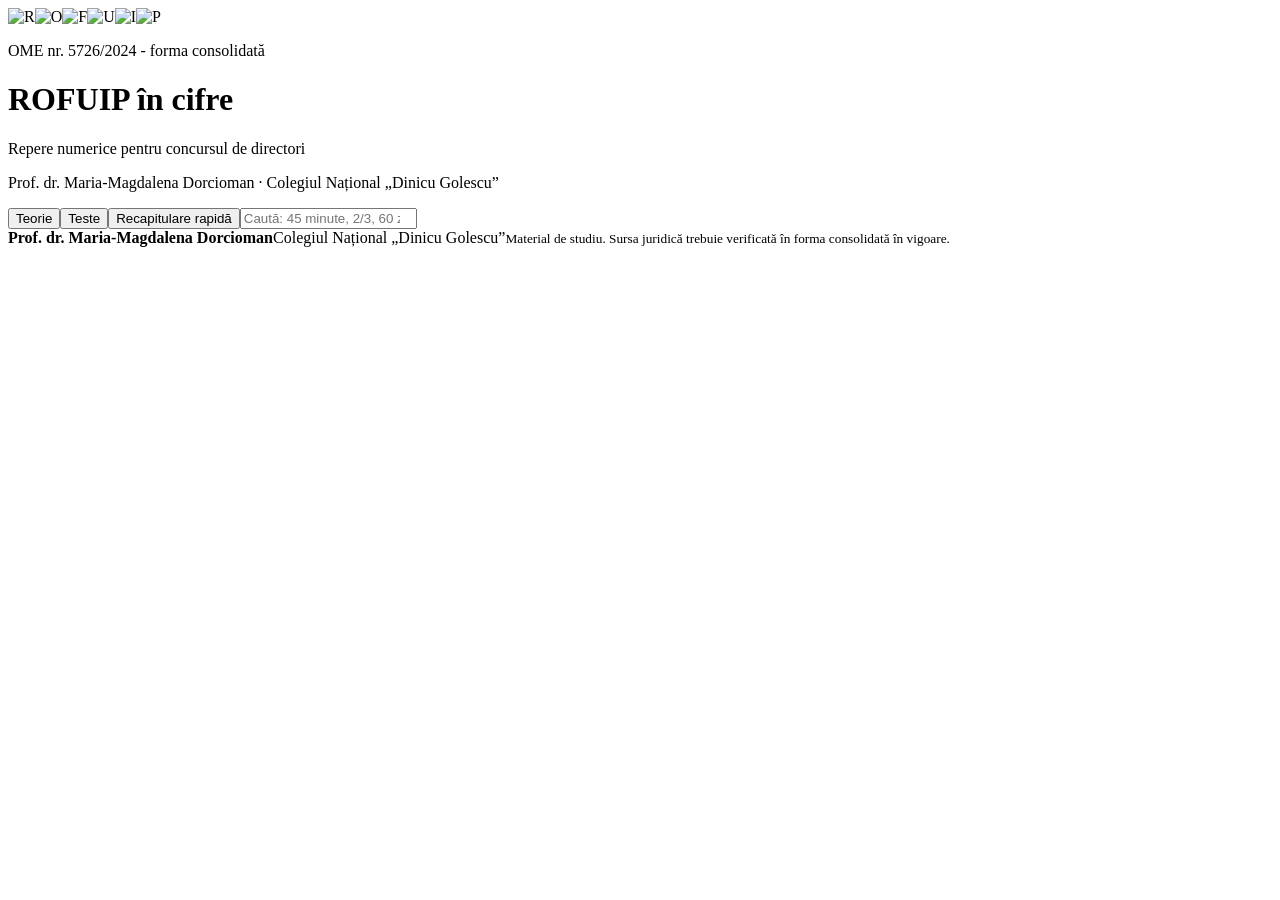
==== index.html @ 52a4c5e4 "Adauga pagina principala ROFUIP in cifre" ====
<!doctype html><html lang="ro"><head><meta charset="utf-8"><meta name="viewport" content="width=device-width,initial-scale=1"><meta name="theme-color" content="#3b2455"><title>ROFUIP în cifre</title><link rel="stylesheet" href="style.css"></head><body>
<header class="hero"><div class="word-ribbon" aria-label="ROFUIP">
<img src="https://raw.githubusercontent.com/ccecp/legea-198-in-cifre/main/rbut.gif" alt="R"><img src="https://raw.githubusercontent.com/ccecp/legea-198-in-cifre/main/obut.gif" alt="O"><img src="https://raw.githubusercontent.com/ccecp/legea-198-in-cifre/main/fbut.gif" alt="F"><img src="https://raw.githubusercontent.com/ccecp/legea-198-in-cifre/main/ubut.gif" alt="U"><img src="https://raw.githubusercontent.com/ccecp/legea-198-in-cifre/main/ibut.gif" alt="I"><img src="https://raw.githubusercontent.com/ccecp/legea-198-in-cifre/main/pbut.gif" alt="P">
</div><p class="eyebrow">OME nr. 5726/2024 - forma consolidată</p><h1>ROFUIP în cifre</h1><p class="subtitle">Repere numerice pentru concursul de directori</p><p class="author">Prof. dr. Maria-Magdalena Dorcioman · Colegiul Național „Dinicu Golescu”</p></header>
<main><section class="toolbar"><button data-view="theory" class="active">Teorie</button><button data-view="quiz">Teste</button><button data-view="review">Recapitulare rapidă</button><input id="search" type="search" placeholder="Caută: 45 minute, 2/3, 60 zile..."></section><section id="app"></section></main>
<footer><strong>Prof. dr. Maria-Magdalena Dorcioman</strong><span>Colegiul Național „Dinicu Golescu”</span><small>Material de studiu. Sursa juridică trebuie verificată în forma consolidată în vigoare.</small></footer>
<script src="app.js"></script></body></html>
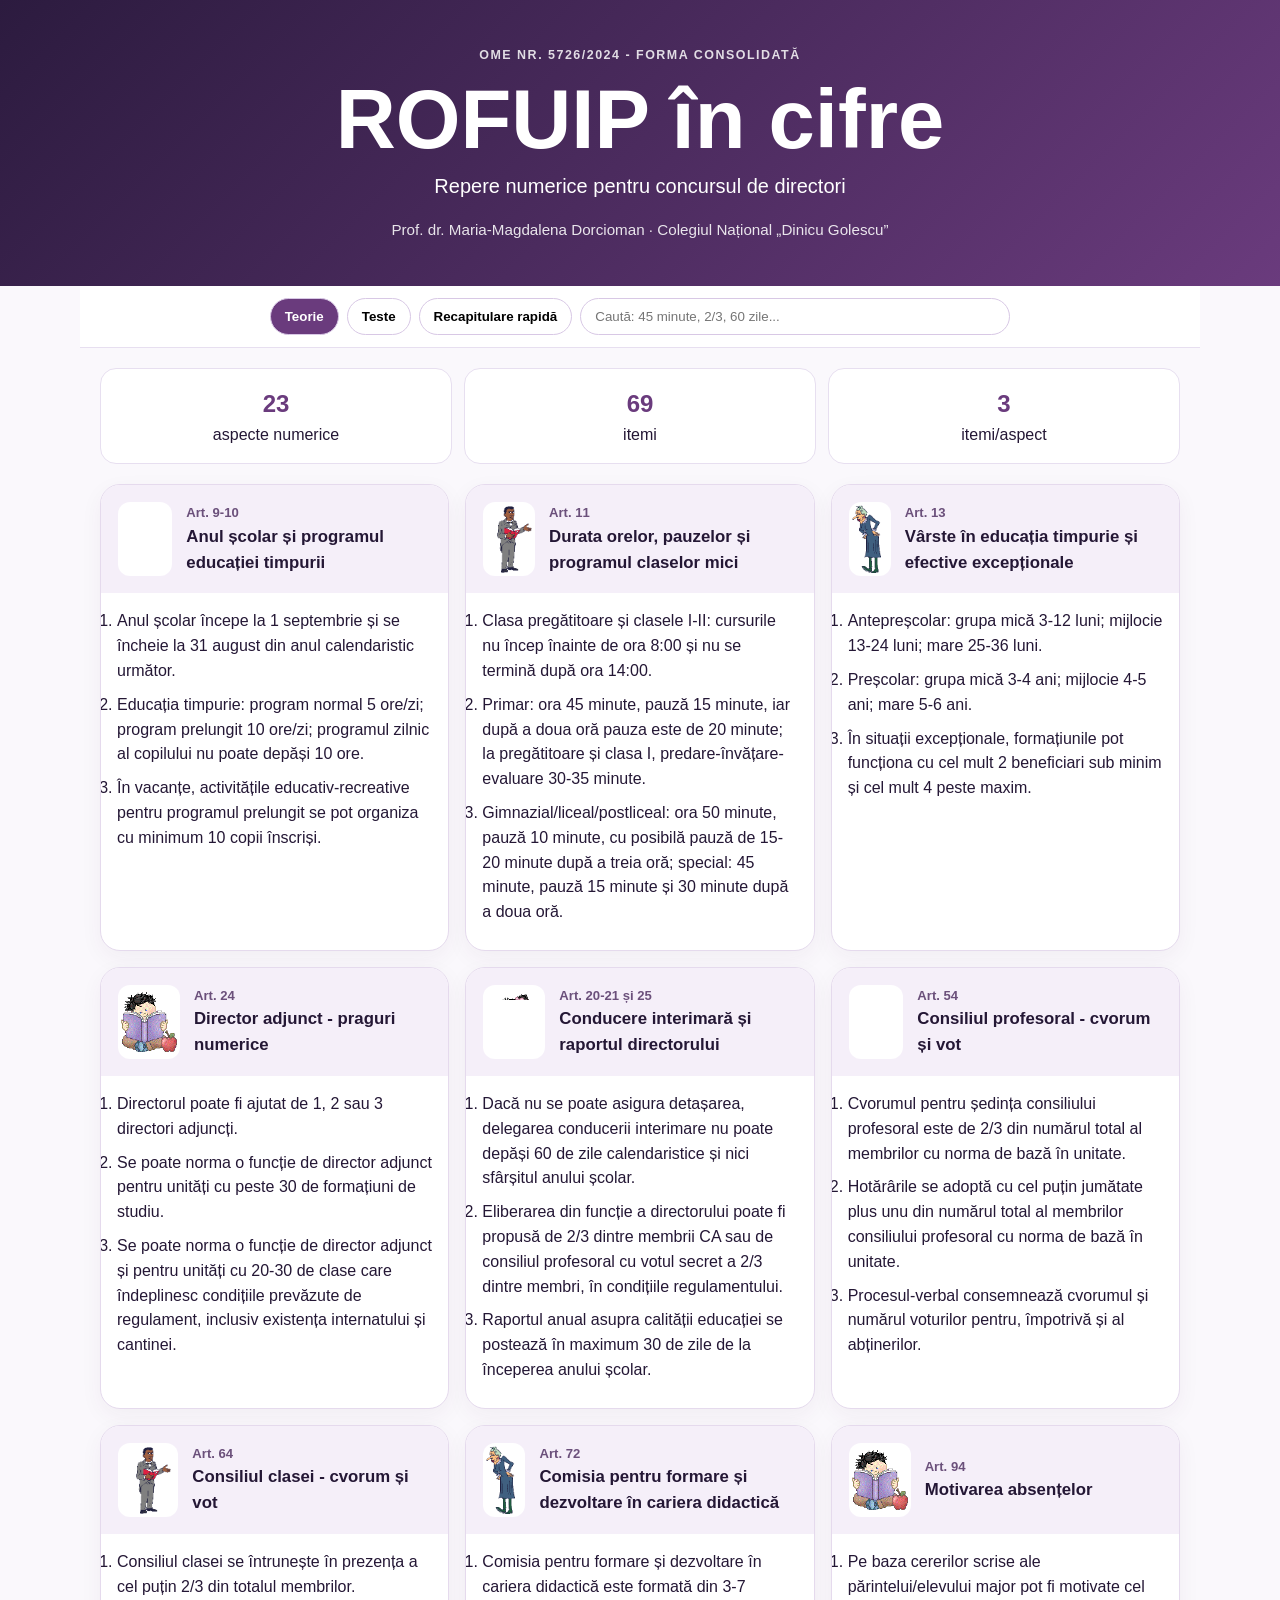
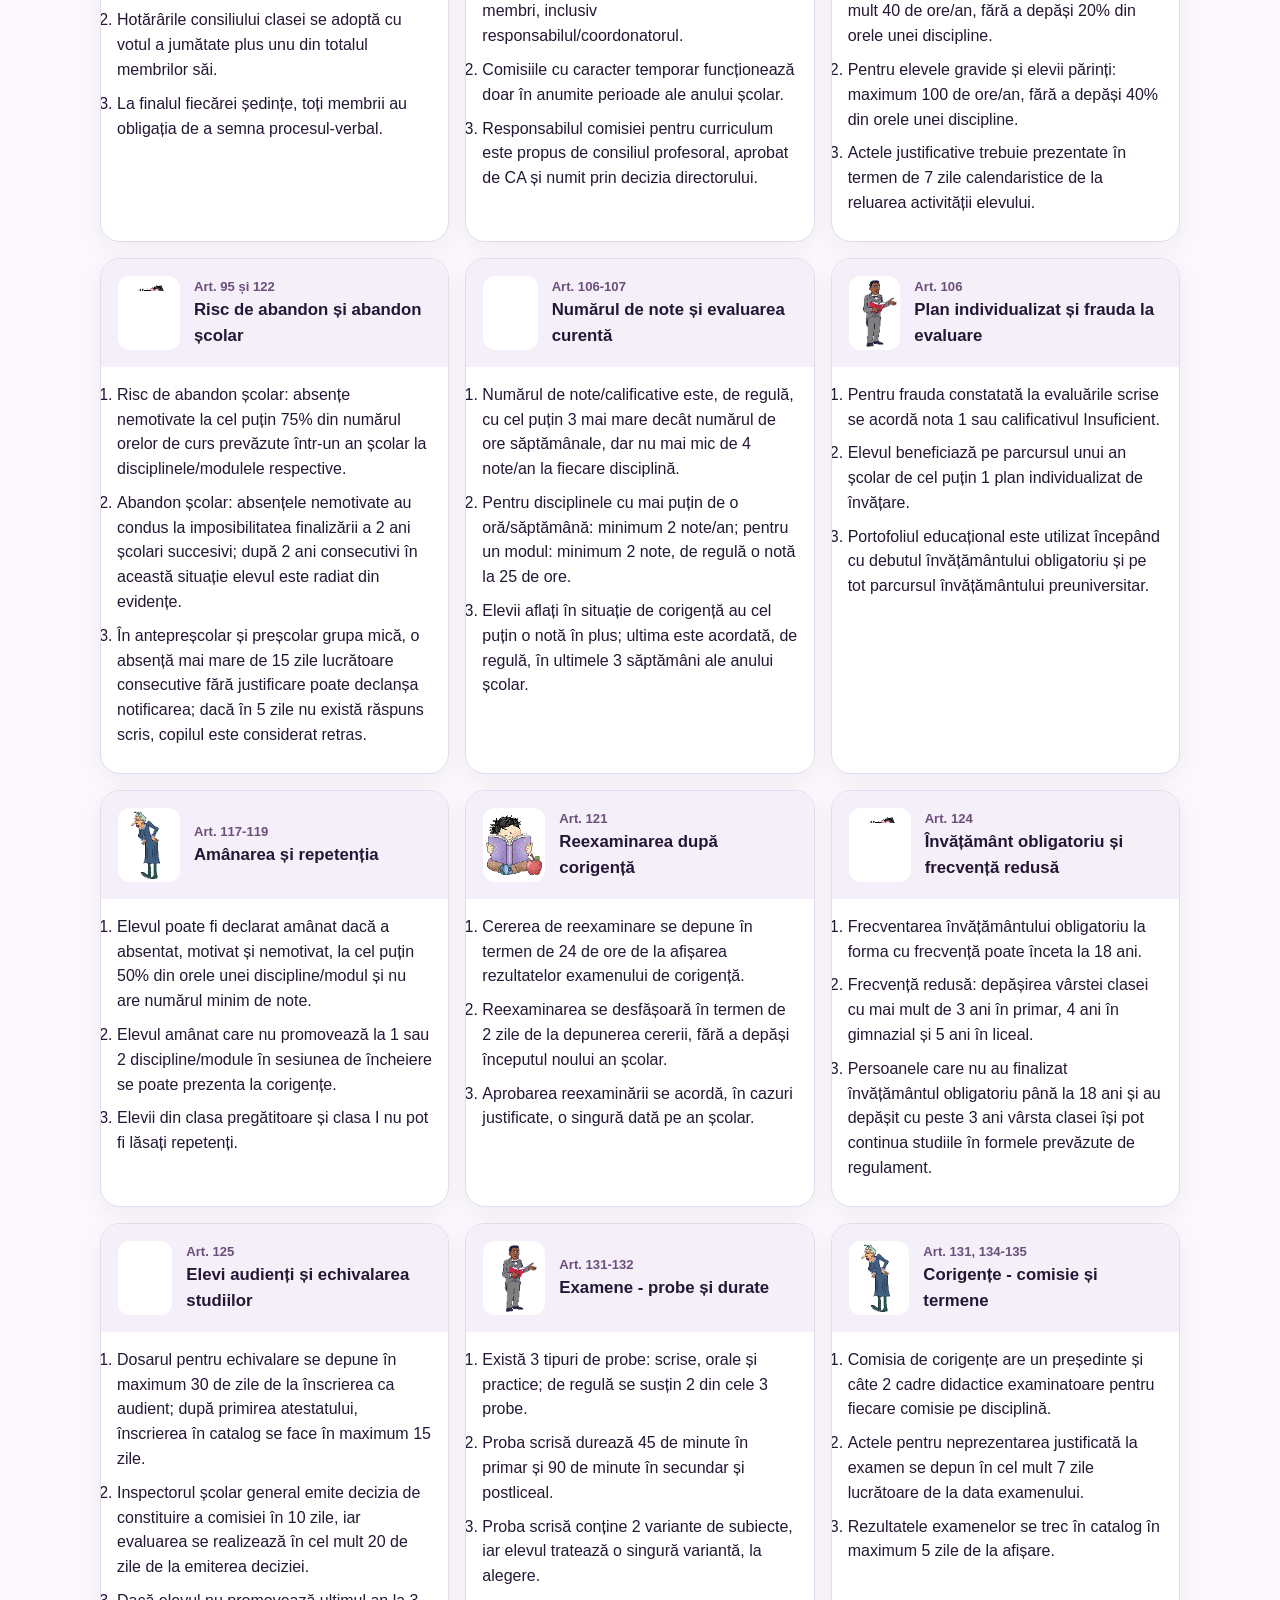
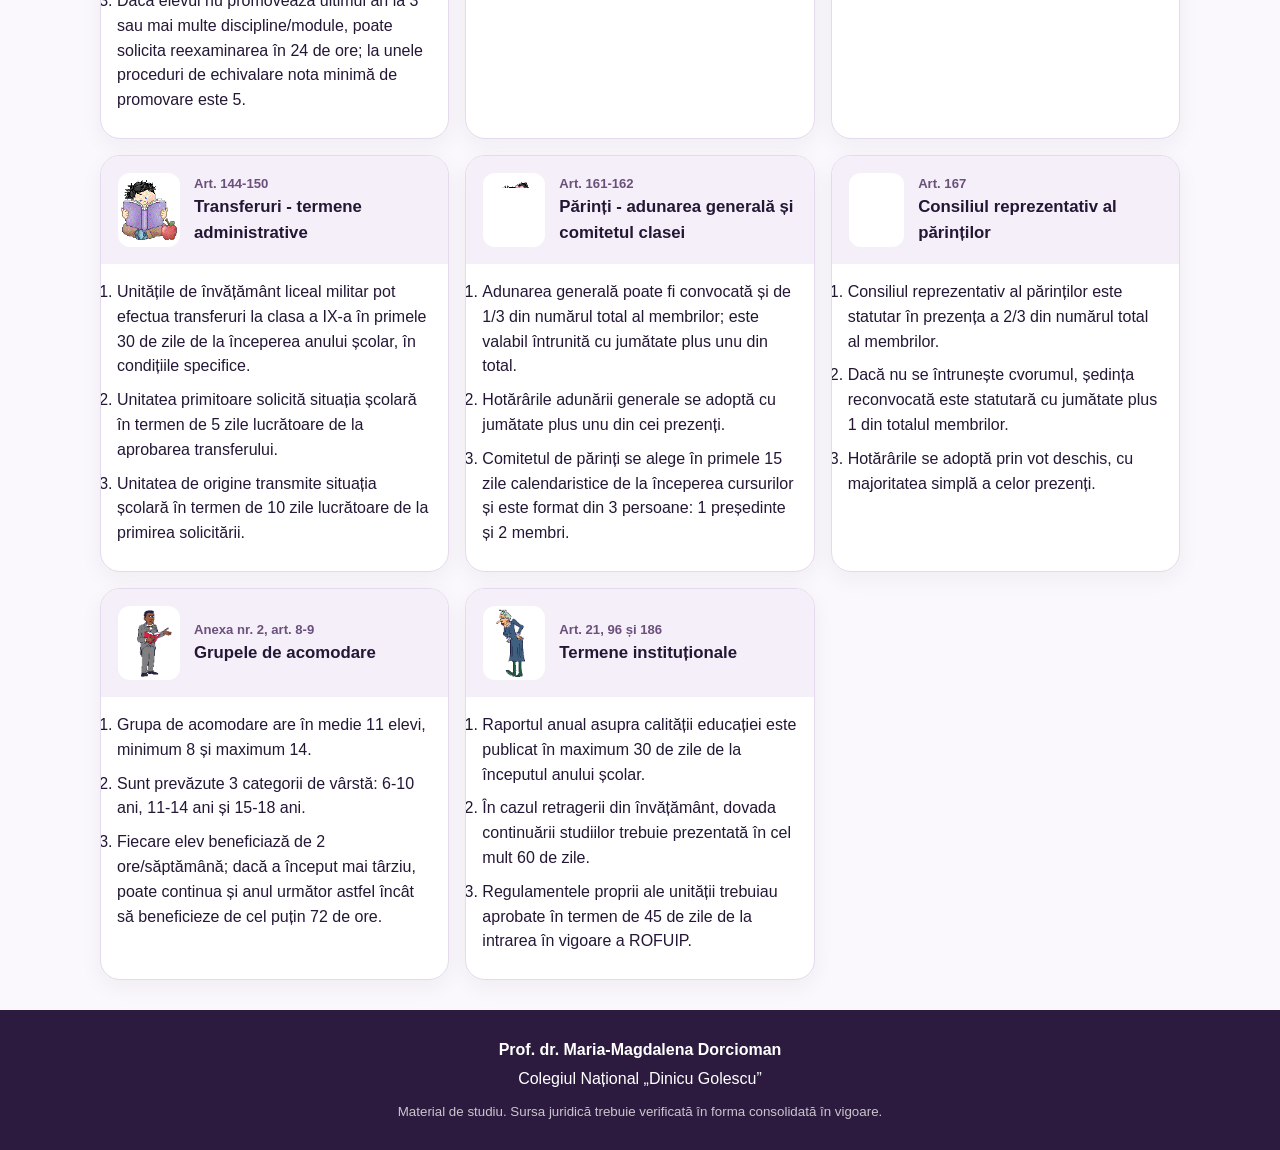
==== commit 32e6f27a: "Pastreaza ilustratiile in carduri, nu in antet" ====
--- a/index.html
+++ b/index.html
@@ -1,7 +1,5 @@
 <!doctype html><html lang="ro"><head><meta charset="utf-8"><meta name="viewport" content="width=device-width,initial-scale=1"><meta name="theme-color" content="#3b2455"><title>ROFUIP în cifre</title><link rel="stylesheet" href="style.css"></head><body>
-<header class="hero"><div class="word-ribbon" aria-label="ROFUIP">
-<img src="https://raw.githubusercontent.com/ccecp/legea-198-in-cifre/main/rbut.gif" alt="R"><img src="https://raw.githubusercontent.com/ccecp/legea-198-in-cifre/main/obut.gif" alt="O"><img src="https://raw.githubusercontent.com/ccecp/legea-198-in-cifre/main/fbut.gif" alt="F"><img src="https://raw.githubusercontent.com/ccecp/legea-198-in-cifre/main/ubut.gif" alt="U"><img src="https://raw.githubusercontent.com/ccecp/legea-198-in-cifre/main/ibut.gif" alt="I"><img src="https://raw.githubusercontent.com/ccecp/legea-198-in-cifre/main/pbut.gif" alt="P">
-</div><p class="eyebrow">OME nr. 5726/2024 - forma consolidată</p><h1>ROFUIP în cifre</h1><p class="subtitle">Repere numerice pentru concursul de directori</p><p class="author">Prof. dr. Maria-Magdalena Dorcioman · Colegiul Național „Dinicu Golescu”</p></header>
+<header class="hero"><p class="eyebrow">OME nr. 5726/2024 - forma consolidată</p><h1>ROFUIP în cifre</h1><p class="subtitle">Repere numerice pentru concursul de directori</p><p class="author">Prof. dr. Maria-Magdalena Dorcioman · Colegiul Național „Dinicu Golescu”</p></header>
 <main><section class="toolbar"><button data-view="theory" class="active">Teorie</button><button data-view="quiz">Teste</button><button data-view="review">Recapitulare rapidă</button><input id="search" type="search" placeholder="Caută: 45 minute, 2/3, 60 zile..."></section><section id="app"></section></main>
 <footer><strong>Prof. dr. Maria-Magdalena Dorcioman</strong><span>Colegiul Național „Dinicu Golescu”</span><small>Material de studiu. Sursa juridică trebuie verificată în forma consolidată în vigoare.</small></footer>
 <script src="app.js"></script></body></html>
--- a/style.css
+++ b/style.css
@@ -0,0 +1 @@
+*{box-sizing:border-box}body{margin:0;font-family:Inter,Segoe UI,Arial,sans-serif;color:#241735;background:#faf8fc;line-height:1.55}.hero{padding:34px 22px 30px;text-align:center;background:linear-gradient(135deg,#2c1b3f,#6a3b7d);color:white}.word-ribbon{display:flex;justify-content:center;gap:4px;flex-wrap:wrap;margin-bottom:15px}.word-ribbon img{width:42px;height:54px;object-fit:contain;background:#fff;border-radius:9px;padding:2px;box-shadow:0 3px 10px #0003}.eyebrow{text-transform:uppercase;letter-spacing:.12em;font-weight:800;font-size:.78rem;opacity:.84}.hero h1{font-size:clamp(2.6rem,8vw,5.2rem);margin:0;line-height:1}.subtitle{font-size:1.25rem;margin:10px 0}.author{font-size:.95rem;opacity:.88}.toolbar{position:sticky;top:0;z-index:3;background:#fff;border-bottom:1px solid #e7dff0;padding:12px;display:flex;gap:8px;flex-wrap:wrap;justify-content:center}.toolbar button{border:1px solid #d8c8e5;background:#fff;padding:9px 14px;border-radius:999px;font-weight:700;cursor:pointer}.toolbar button.active{background:#6a3b7d;color:#fff}.toolbar input{min-width:260px;max-width:430px;flex:1;border:1px solid #d8c8e5;border-radius:999px;padding:10px 14px}main{max-width:1120px;margin:auto}.stats{display:grid;grid-template-columns:repeat(3,1fr);gap:12px;padding:20px}.stat{background:white;border:1px solid #e7dff0;border-radius:16px;padding:16px;text-align:center}.stat strong{display:block;font-size:1.5rem;color:#6a3b7d}.grid{display:grid;grid-template-columns:repeat(auto-fit,minmax(310px,1fr));gap:16px;padding:0 20px 30px}.card{background:white;border:1px solid #e5daed;border-radius:20px;overflow:hidden;box-shadow:0 7px 22px #4c25570d}.card-head{display:flex;align-items:center;gap:14px;padding:17px;background:#f5eff9}.card-head img,.q-top img{width:62px;height:74px;object-fit:contain;background:white;border-radius:12px;padding:3px}.card-head h2{font-size:1.05rem;margin:0}.article{font-size:.82rem;color:#6b507b;font-weight:800}.facts{padding:16px;margin:0}.facts li{margin:0 0 9px}.quiz-wrap{padding:20px}.progress{height:12px;background:#e8e0ed;border-radius:999px;overflow:hidden;margin:12px 0 20px}.progress>span{display:block;height:100%;background:#6a3b7d}.question{background:white;border:1px solid #e5daed;border-radius:20px;padding:22px;max-width:820px;margin:auto}.q-top{display:flex;align-items:center;gap:12px}.question h2{font-size:1.25rem}.question-topic{font-size:.88rem;color:#6b507b;font-weight:800;margin-bottom:4px}.option{display:block;width:100%;text-align:left;margin:9px 0;padding:12px 14px;border:1px solid #d9cbe3;background:#fff;border-radius:12px;cursor:pointer}.option:hover{background:#f7f1fa}.option.correct{background:#edf8ef;border-color:#6baa76}.option.wrong{background:#fff0f0;border-color:#c56b6b}.feedback{margin-top:14px;padding:12px;border-radius:12px;background:#f5eff9}.article-source{font-size:.78rem;color:#8a7a91;margin-top:12px}.navq{display:flex;justify-content:space-between;gap:10px;margin-top:16px}.navq button,.reset{background:#6a3b7d;color:white;border:0;border-radius:10px;padding:10px 14px;font-weight:700;cursor:pointer}.flash{max-width:760px;margin:22px auto;padding:26px;background:white;border:1px solid #e5daed;border-radius:22px;text-align:center}.flash img{height:105px;max-width:120px;object-fit:contain}.big-number{font-size:2rem;font-weight:900;color:#6a3b7d}.flash button{margin:6px;padding:9px 12px;border-radius:10px;border:1px solid #d9cbe3;background:white;cursor:pointer}footer{text-align:center;padding:28px 15px;background:#2c1b3f;color:#fff;display:flex;flex-direction:column;gap:4px}footer small{opacity:.75;margin-top:6px}@media(max-width:650px){.word-ribbon img{width:31px;height:43px}.stats{grid-template-columns:1fr}.toolbar input{min-width:100%}.grid{grid-template-columns:1fr;padding:0 12px 20px}}
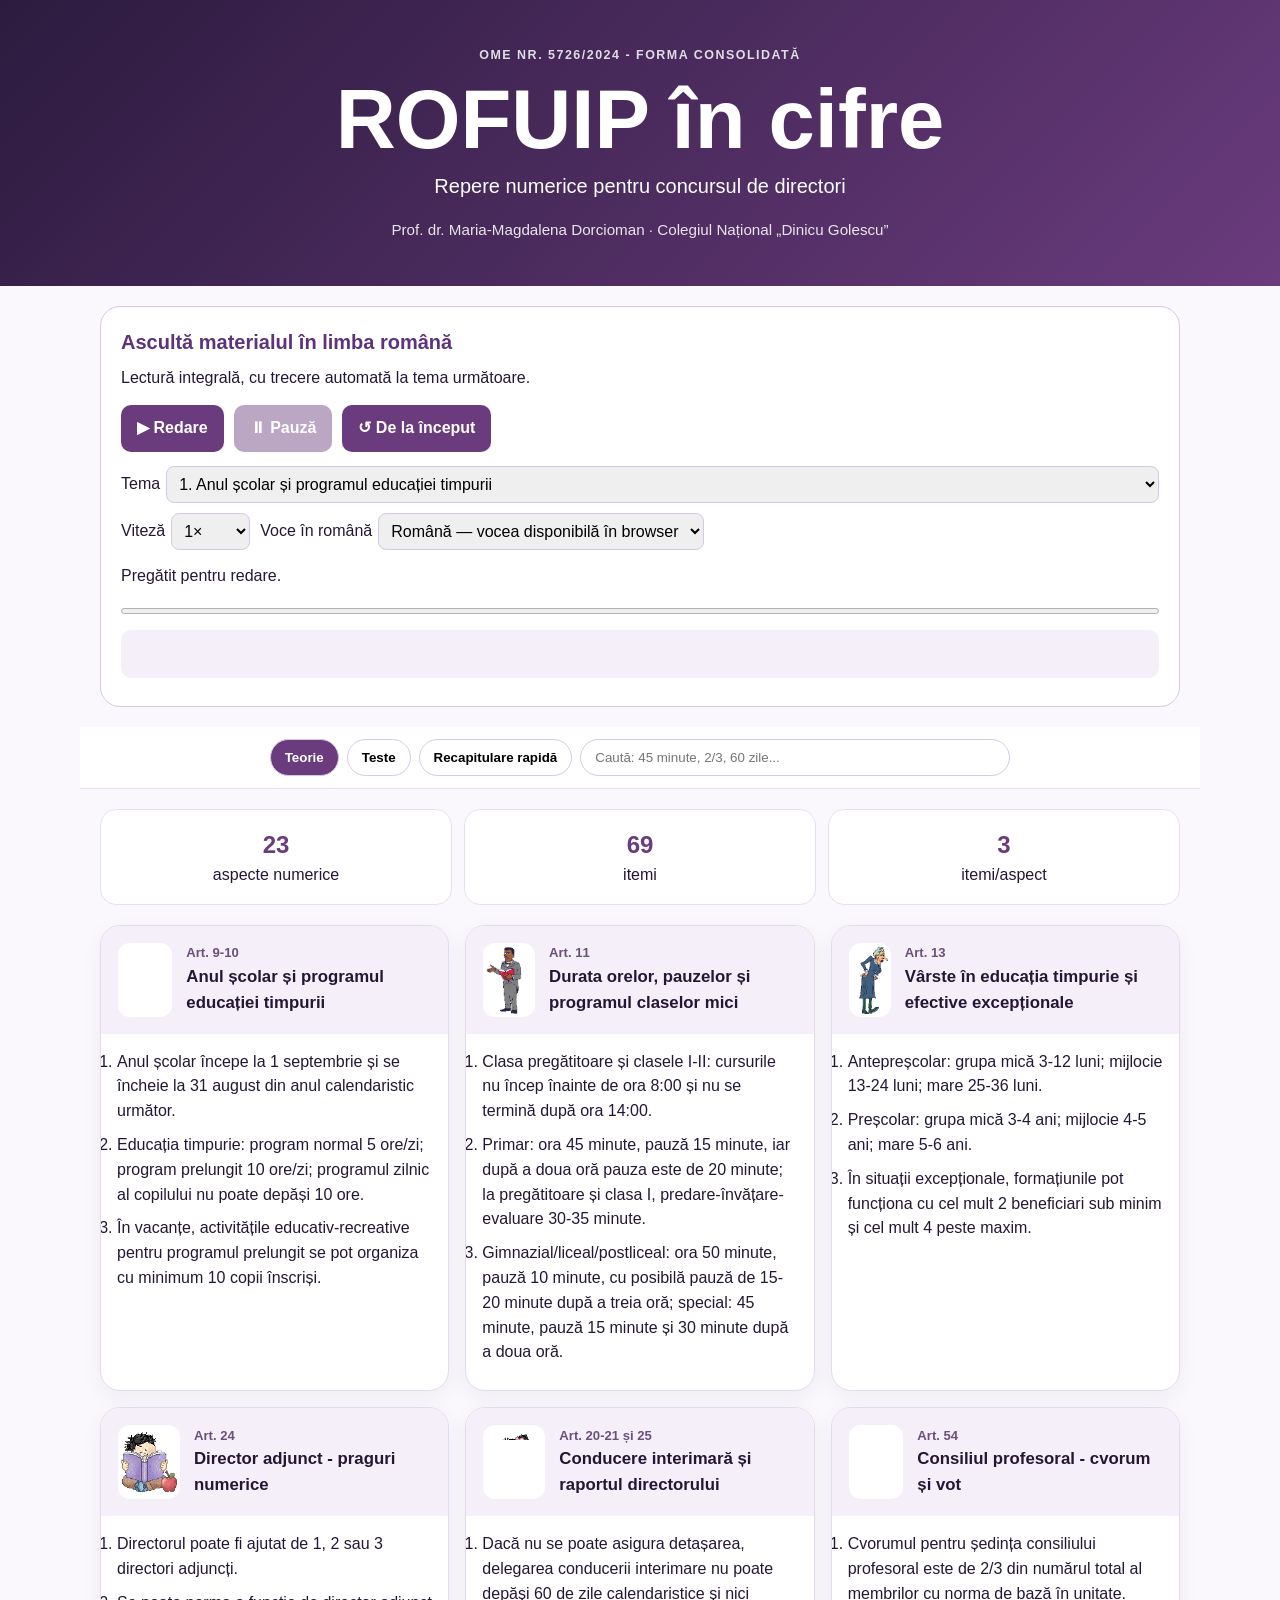
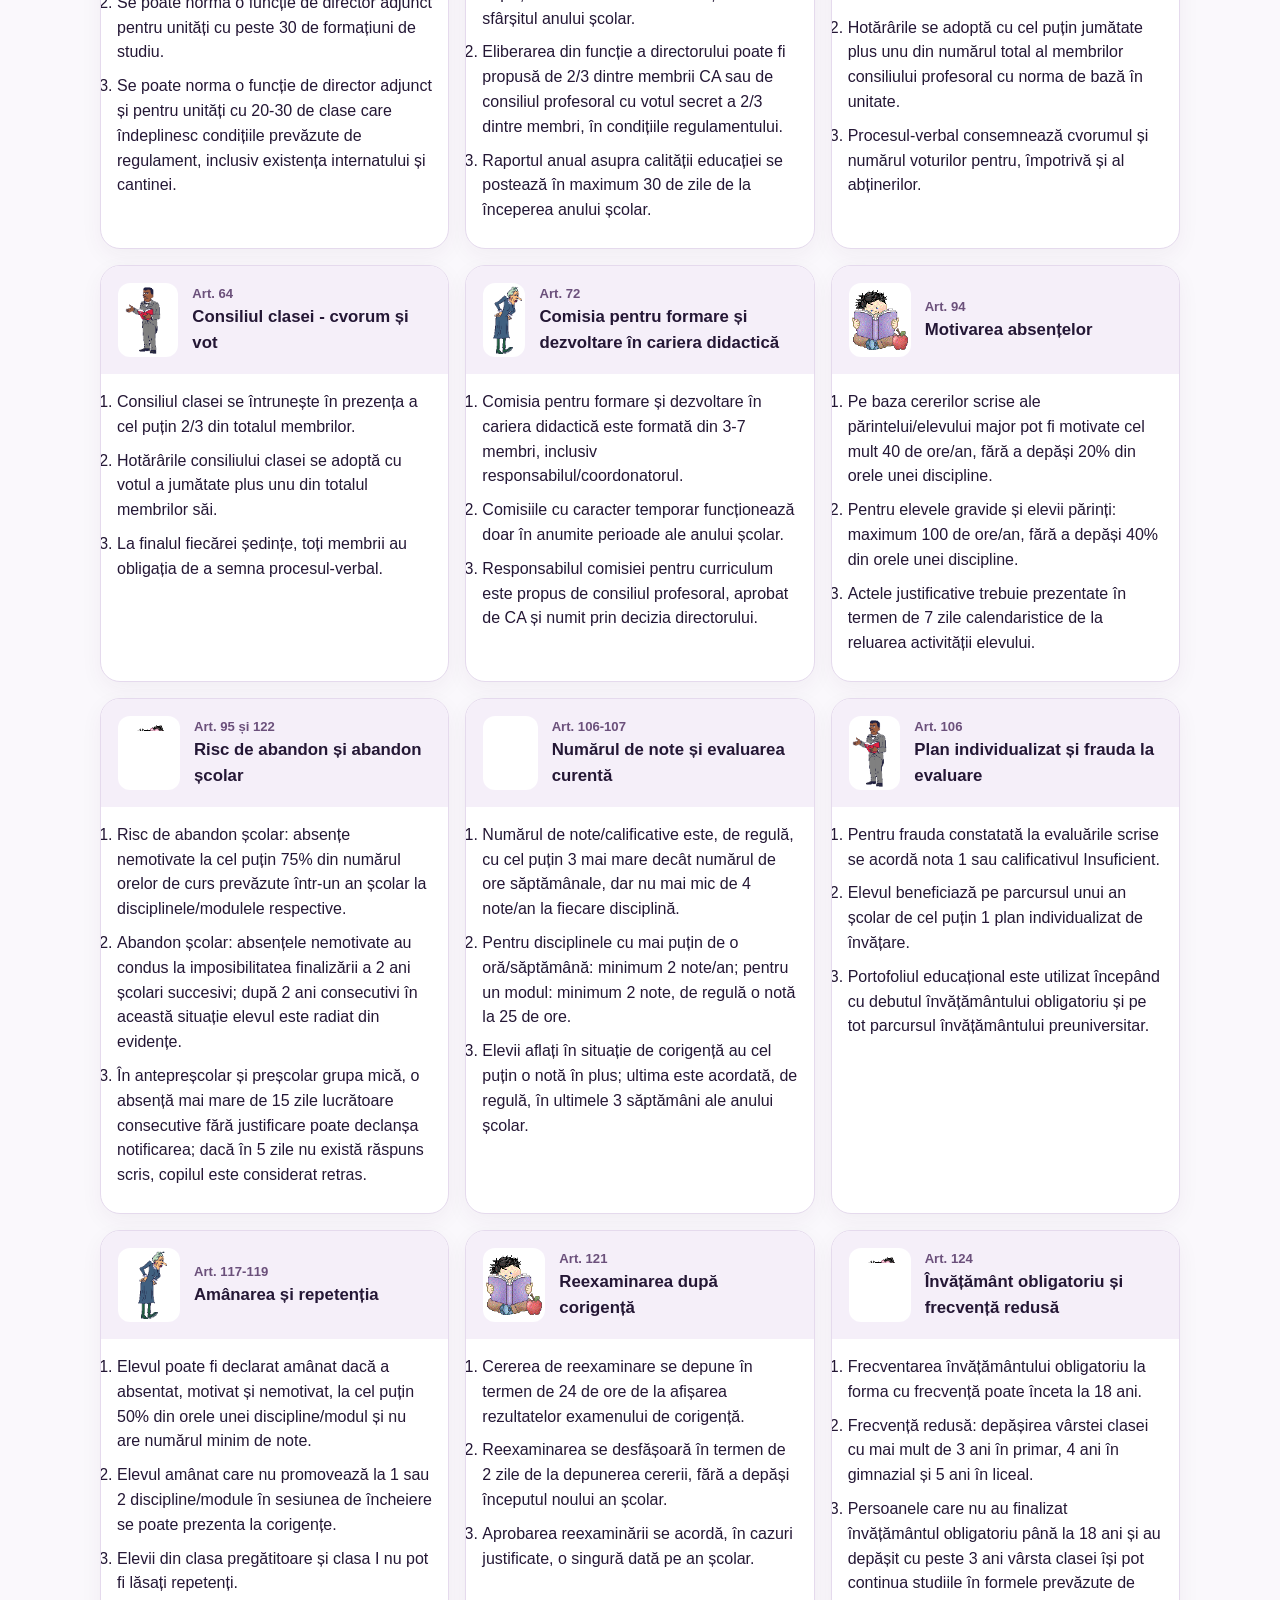
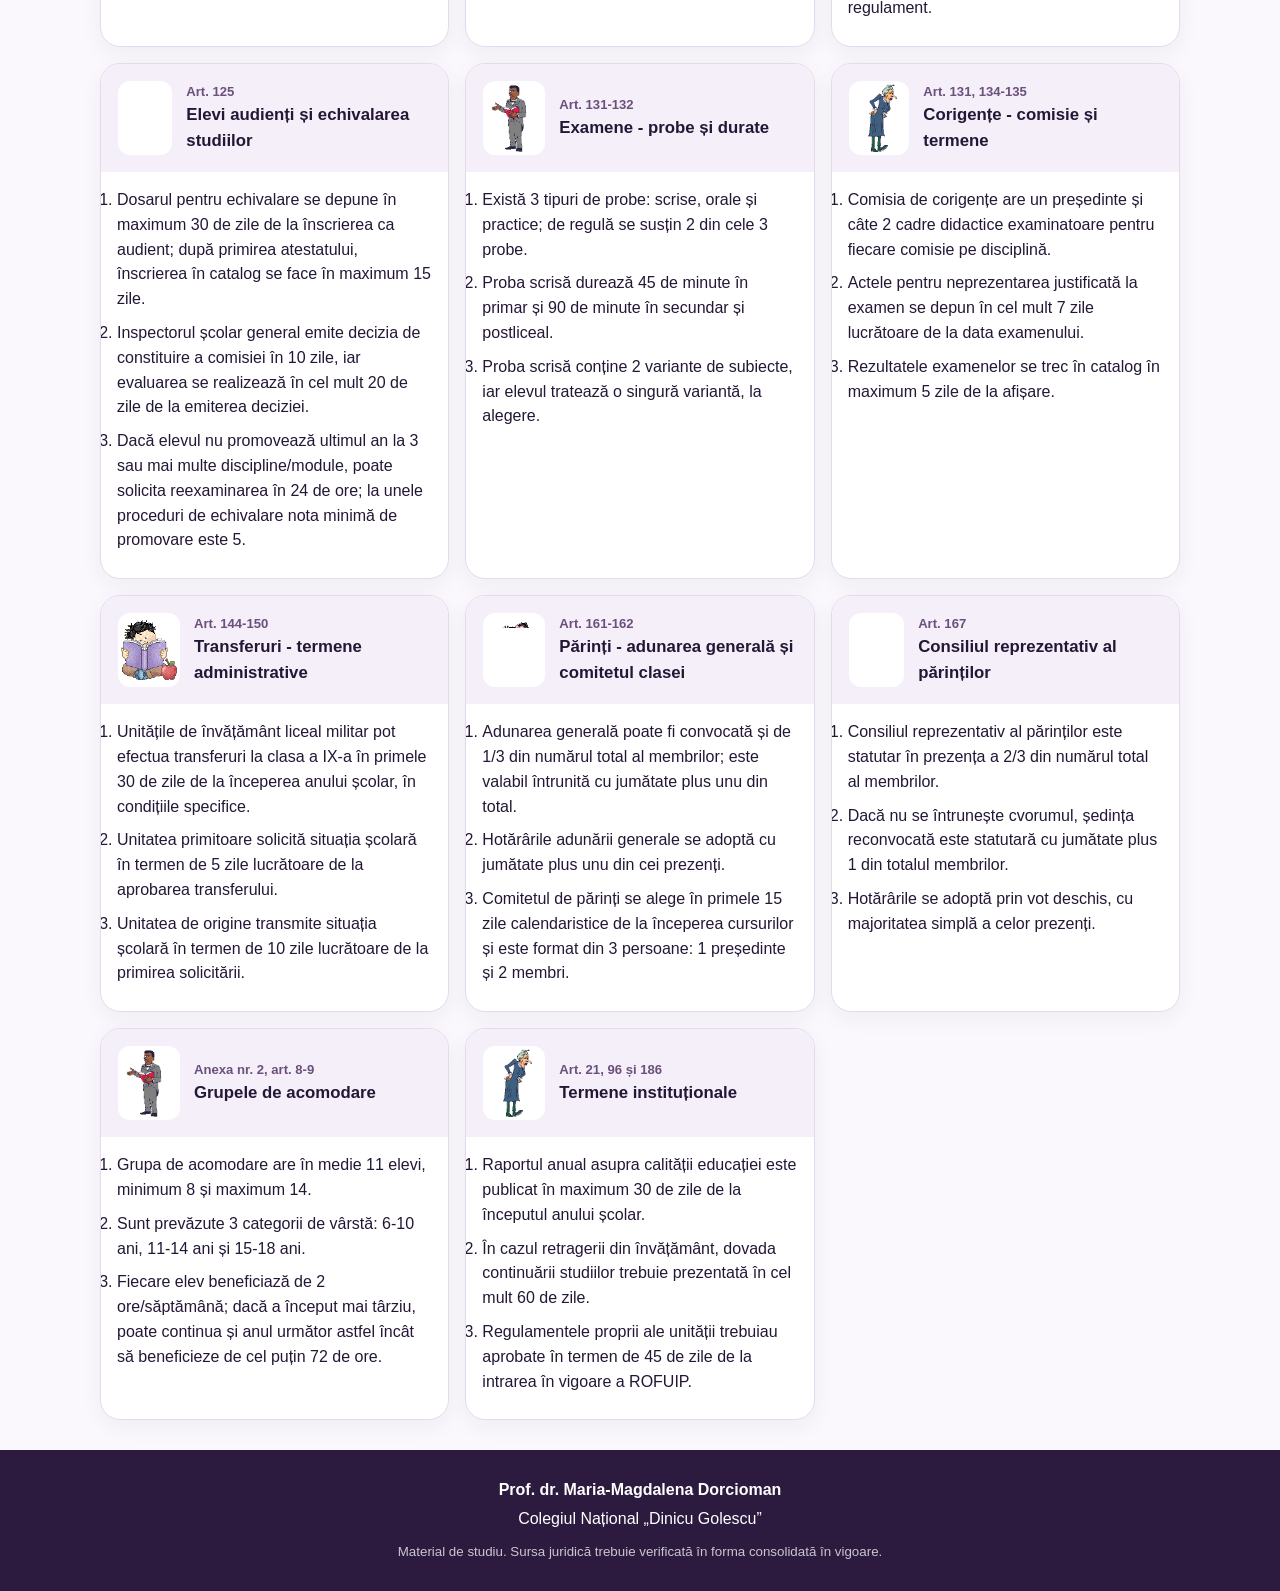
==== commit e465c08f: "Add continuous Romanian audio player for all study topics" ====
--- a/index.html
+++ b/index.html
@@ -1,5 +1,6 @@
-<!doctype html><html lang="ro"><head><meta charset="utf-8"><meta name="viewport" content="width=device-width,initial-scale=1"><meta name="theme-color" content="#3b2455"><title>ROFUIP în cifre</title><link rel="stylesheet" href="style.css"></head><body>
+<!doctype html><html lang="ro"><head><meta charset="utf-8"><meta name="viewport" content="width=device-width,initial-scale=1"><meta name="theme-color" content="#3b2455"><title>ROFUIP în cifre</title><link rel="stylesheet" href="style.css?v=20261016-audio"></head><body>
 <header class="hero"><p class="eyebrow">OME nr. 5726/2024 - forma consolidată</p><h1>ROFUIP în cifre</h1><p class="subtitle">Repere numerice pentru concursul de directori</p><p class="author">Prof. dr. Maria-Magdalena Dorcioman · Colegiul Național „Dinicu Golescu”</p></header>
 <main><section class="toolbar"><button data-view="theory" class="active">Teorie</button><button data-view="quiz">Teste</button><button data-view="review">Recapitulare rapidă</button><input id="search" type="search" placeholder="Caută: 45 minute, 2/3, 60 zile..."></section><section id="app"></section></main>
 <footer><strong>Prof. dr. Maria-Magdalena Dorcioman</strong><span>Colegiul Național „Dinicu Golescu”</span><small>Material de studiu. Sursa juridică trebuie verificată în forma consolidată în vigoare.</small></footer>
-<script src="app.js"></script></body></html>+<script src="app.js?v=20261016-audio"></script></body></html>
+
--- a/style.css
+++ b/style.css
@@ -1 +1,3 @@
-*{box-sizing:border-box}body{margin:0;font-family:Inter,Segoe UI,Arial,sans-serif;color:#241735;background:#faf8fc;line-height:1.55}.hero{padding:34px 22px 30px;text-align:center;background:linear-gradient(135deg,#2c1b3f,#6a3b7d);color:white}.word-ribbon{display:flex;justify-content:center;gap:4px;flex-wrap:wrap;margin-bottom:15px}.word-ribbon img{width:42px;height:54px;object-fit:contain;background:#fff;border-radius:9px;padding:2px;box-shadow:0 3px 10px #0003}.eyebrow{text-transform:uppercase;letter-spacing:.12em;font-weight:800;font-size:.78rem;opacity:.84}.hero h1{font-size:clamp(2.6rem,8vw,5.2rem);margin:0;line-height:1}.subtitle{font-size:1.25rem;margin:10px 0}.author{font-size:.95rem;opacity:.88}.toolbar{position:sticky;top:0;z-index:3;background:#fff;border-bottom:1px solid #e7dff0;padding:12px;display:flex;gap:8px;flex-wrap:wrap;justify-content:center}.toolbar button{border:1px solid #d8c8e5;background:#fff;padding:9px 14px;border-radius:999px;font-weight:700;cursor:pointer}.toolbar button.active{background:#6a3b7d;color:#fff}.toolbar input{min-width:260px;max-width:430px;flex:1;border:1px solid #d8c8e5;border-radius:999px;padding:10px 14px}main{max-width:1120px;margin:auto}.stats{display:grid;grid-template-columns:repeat(3,1fr);gap:12px;padding:20px}.stat{background:white;border:1px solid #e7dff0;border-radius:16px;padding:16px;text-align:center}.stat strong{display:block;font-size:1.5rem;color:#6a3b7d}.grid{display:grid;grid-template-columns:repeat(auto-fit,minmax(310px,1fr));gap:16px;padding:0 20px 30px}.card{background:white;border:1px solid #e5daed;border-radius:20px;overflow:hidden;box-shadow:0 7px 22px #4c25570d}.card-head{display:flex;align-items:center;gap:14px;padding:17px;background:#f5eff9}.card-head img,.q-top img{width:62px;height:74px;object-fit:contain;background:white;border-radius:12px;padding:3px}.card-head h2{font-size:1.05rem;margin:0}.article{font-size:.82rem;color:#6b507b;font-weight:800}.facts{padding:16px;margin:0}.facts li{margin:0 0 9px}.quiz-wrap{padding:20px}.progress{height:12px;background:#e8e0ed;border-radius:999px;overflow:hidden;margin:12px 0 20px}.progress>span{display:block;height:100%;background:#6a3b7d}.question{background:white;border:1px solid #e5daed;border-radius:20px;padding:22px;max-width:820px;margin:auto}.q-top{display:flex;align-items:center;gap:12px}.question h2{font-size:1.25rem}.question-topic{font-size:.88rem;color:#6b507b;font-weight:800;margin-bottom:4px}.option{display:block;width:100%;text-align:left;margin:9px 0;padding:12px 14px;border:1px solid #d9cbe3;background:#fff;border-radius:12px;cursor:pointer}.option:hover{background:#f7f1fa}.option.correct{background:#edf8ef;border-color:#6baa76}.option.wrong{background:#fff0f0;border-color:#c56b6b}.feedback{margin-top:14px;padding:12px;border-radius:12px;background:#f5eff9}.article-source{font-size:.78rem;color:#8a7a91;margin-top:12px}.navq{display:flex;justify-content:space-between;gap:10px;margin-top:16px}.navq button,.reset{background:#6a3b7d;color:white;border:0;border-radius:10px;padding:10px 14px;font-weight:700;cursor:pointer}.flash{max-width:760px;margin:22px auto;padding:26px;background:white;border:1px solid #e5daed;border-radius:22px;text-align:center}.flash img{height:105px;max-width:120px;object-fit:contain}.big-number{font-size:2rem;font-weight:900;color:#6a3b7d}.flash button{margin:6px;padding:9px 12px;border-radius:10px;border:1px solid #d9cbe3;background:white;cursor:pointer}footer{text-align:center;padding:28px 15px;background:#2c1b3f;color:#fff;display:flex;flex-direction:column;gap:4px}footer small{opacity:.75;margin-top:6px}@media(max-width:650px){.word-ribbon img{width:31px;height:43px}.stats{grid-template-columns:1fr}.toolbar input{min-width:100%}.grid{grid-template-columns:1fr;padding:0 12px 20px}}+*{box-sizing:border-box}body{margin:0;font-family:Inter,Segoe UI,Arial,sans-serif;color:#241735;background:#faf8fc;line-height:1.55}.hero{padding:34px 22px 30px;text-align:center;background:linear-gradient(135deg,#2c1b3f,#6a3b7d);color:white}.word-ribbon{display:flex;justify-content:center;gap:4px;flex-wrap:wrap;margin-bottom:15px}.word-ribbon img{width:42px;height:54px;object-fit:contain;background:#fff;border-radius:9px;padding:2px;box-shadow:0 3px 10px #0003}.eyebrow{text-transform:uppercase;letter-spacing:.12em;font-weight:800;font-size:.78rem;opacity:.84}.hero h1{font-size:clamp(2.6rem,8vw,5.2rem);margin:0;line-height:1}.subtitle{font-size:1.25rem;margin:10px 0}.author{font-size:.95rem;opacity:.88}.toolbar{position:sticky;top:0;z-index:3;background:#fff;border-bottom:1px solid #e7dff0;padding:12px;display:flex;gap:8px;flex-wrap:wrap;justify-content:center}.toolbar button{border:1px solid #d8c8e5;background:#fff;padding:9px 14px;border-radius:999px;font-weight:700;cursor:pointer}.toolbar button.active{background:#6a3b7d;color:#fff}.toolbar input{min-width:260px;max-width:430px;flex:1;border:1px solid #d8c8e5;border-radius:999px;padding:10px 14px}main{max-width:1120px;margin:auto}.stats{display:grid;grid-template-columns:repeat(3,1fr);gap:12px;padding:20px}.stat{background:white;border:1px solid #e7dff0;border-radius:16px;padding:16px;text-align:center}.stat strong{display:block;font-size:1.5rem;color:#6a3b7d}.grid{display:grid;grid-template-columns:repeat(auto-fit,minmax(310px,1fr));gap:16px;padding:0 20px 30px}.card{background:white;border:1px solid #e5daed;border-radius:20px;overflow:hidden;box-shadow:0 7px 22px #4c25570d}.card-head{display:flex;align-items:center;gap:14px;padding:17px;background:#f5eff9}.card-head img,.q-top img{width:62px;height:74px;object-fit:contain;background:white;border-radius:12px;padding:3px}.card-head h2{font-size:1.05rem;margin:0}.article{font-size:.82rem;color:#6b507b;font-weight:800}.facts{padding:16px;margin:0}.facts li{margin:0 0 9px}.quiz-wrap{padding:20px}.progress{height:12px;background:#e8e0ed;border-radius:999px;overflow:hidden;margin:12px 0 20px}.progress>span{display:block;height:100%;background:#6a3b7d}.question{background:white;border:1px solid #e5daed;border-radius:20px;padding:22px;max-width:820px;margin:auto}.q-top{display:flex;align-items:center;gap:12px}.question h2{font-size:1.25rem}.question-topic{font-size:.88rem;color:#6b507b;font-weight:800;margin-bottom:4px}.option{display:block;width:100%;text-align:left;margin:9px 0;padding:12px 14px;border:1px solid #d9cbe3;background:#fff;border-radius:12px;cursor:pointer}.option:hover{background:#f7f1fa}.option.correct{background:#edf8ef;border-color:#6baa76}.option.wrong{background:#fff0f0;border-color:#c56b6b}.feedback{margin-top:14px;padding:12px;border-radius:12px;background:#f5eff9}.article-source{font-size:.78rem;color:#8a7a91;margin-top:12px}.navq{display:flex;justify-content:space-between;gap:10px;margin-top:16px}.navq button,.reset{background:#6a3b7d;color:white;border:0;border-radius:10px;padding:10px 14px;font-weight:700;cursor:pointer}.flash{max-width:760px;margin:22px auto;padding:26px;background:white;border:1px solid #e5daed;border-radius:22px;text-align:center}.flash img{height:105px;max-width:120px;object-fit:contain}.big-number{font-size:2rem;font-weight:900;color:#6a3b7d}.flash button{margin:6px;padding:9px 12px;border-radius:10px;border:1px solid #d9cbe3;background:white;cursor:pointer}footer{text-align:center;padding:28px 15px;background:#2c1b3f;color:#fff;display:flex;flex-direction:column;gap:4px}footer small{opacity:.75;margin-top:6px}@media(max-width:650px){.word-ribbon img{width:31px;height:43px}.stats{grid-template-columns:1fr}.toolbar input{min-width:100%}.grid{grid-template-columns:1fr;padding:0 12px 20px}}
+
+.quiz-time{text-align:center;font-weight:700;color:#5e337a;font-variant-numeric:tabular-nums}.navq{flex-wrap:wrap}
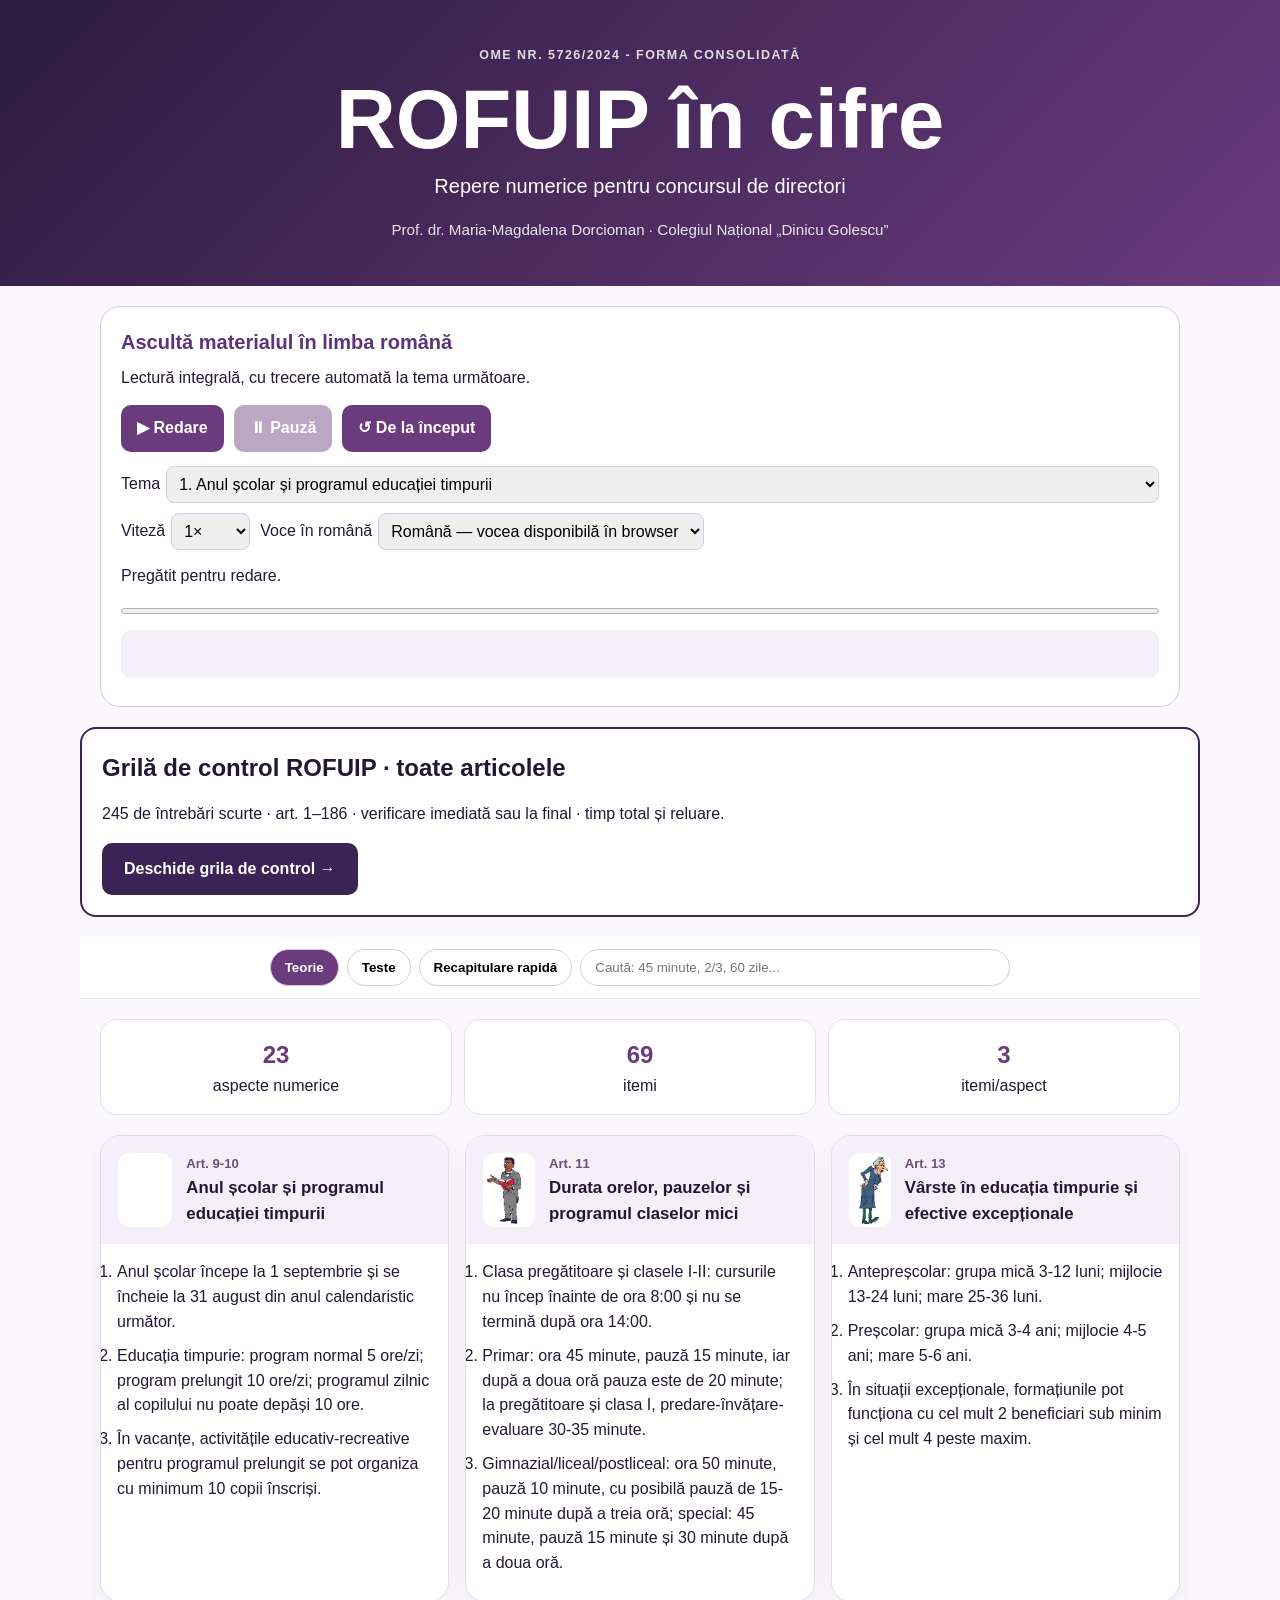
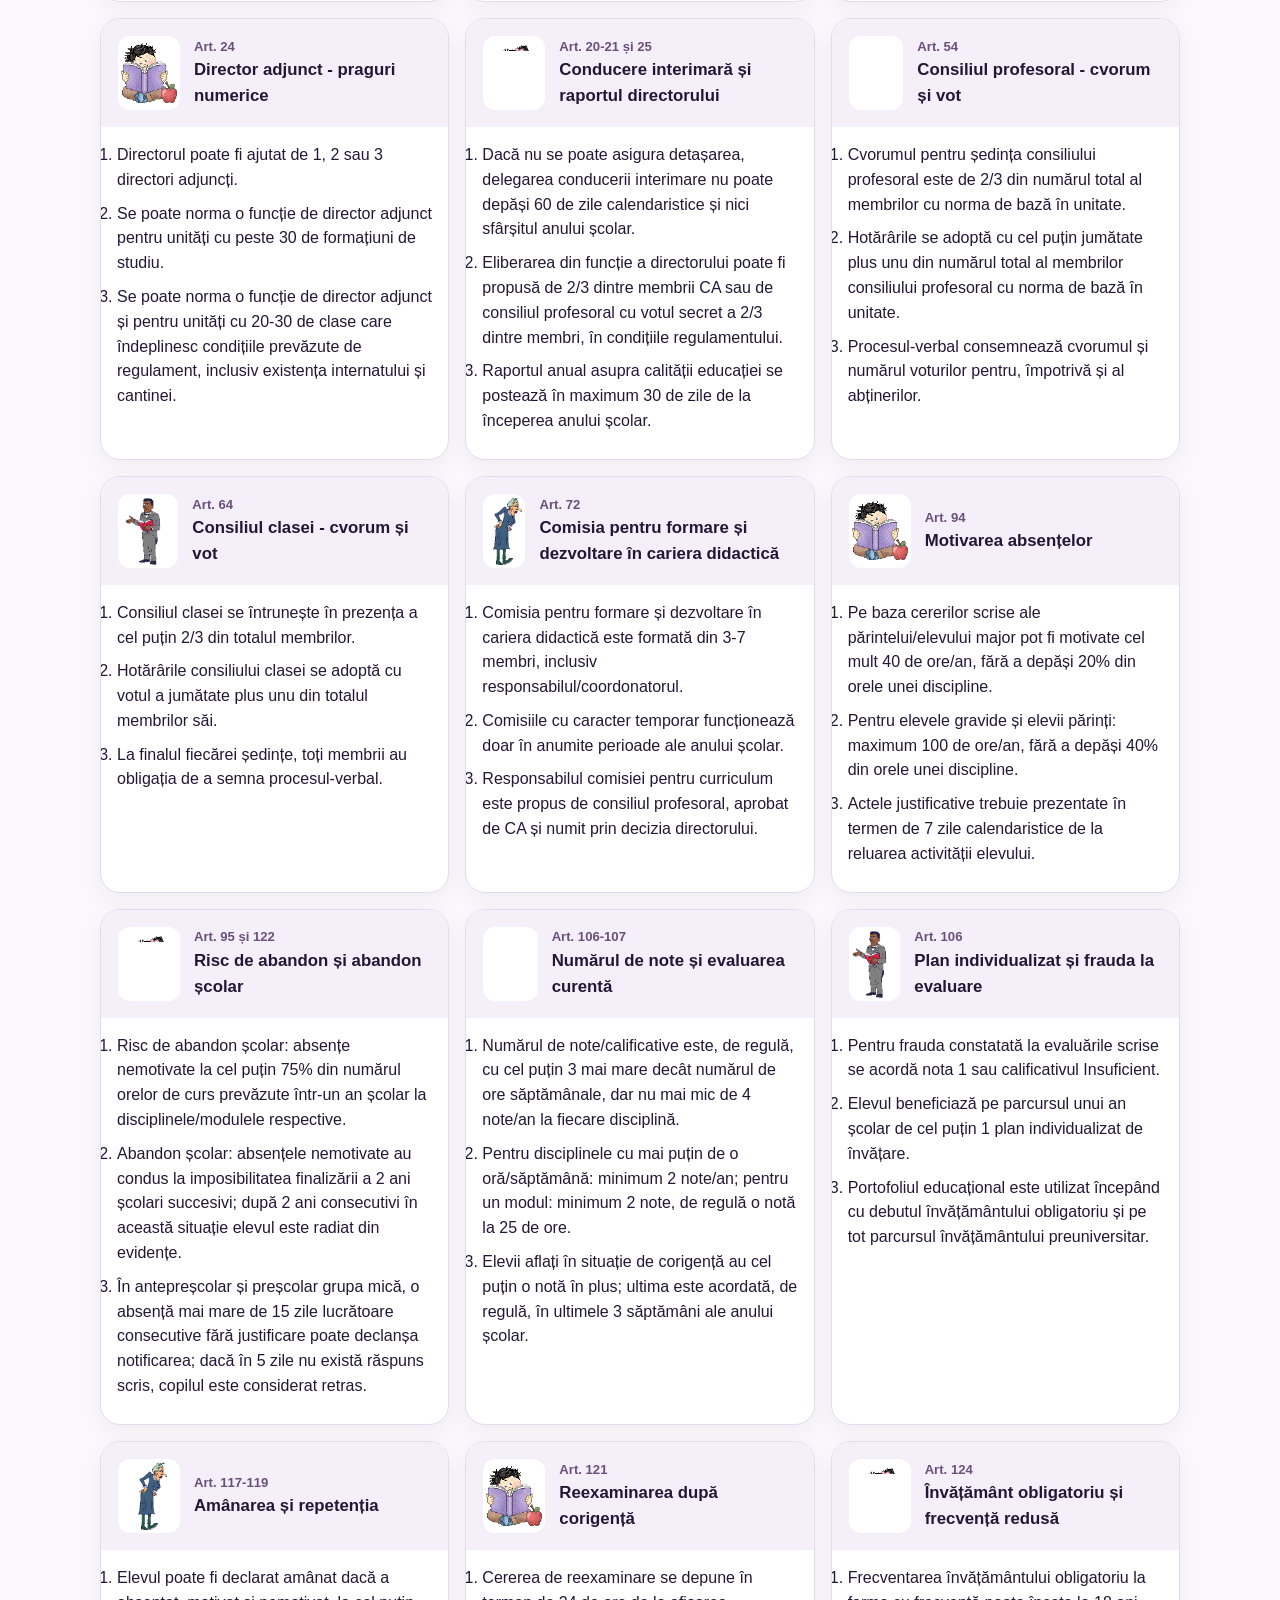
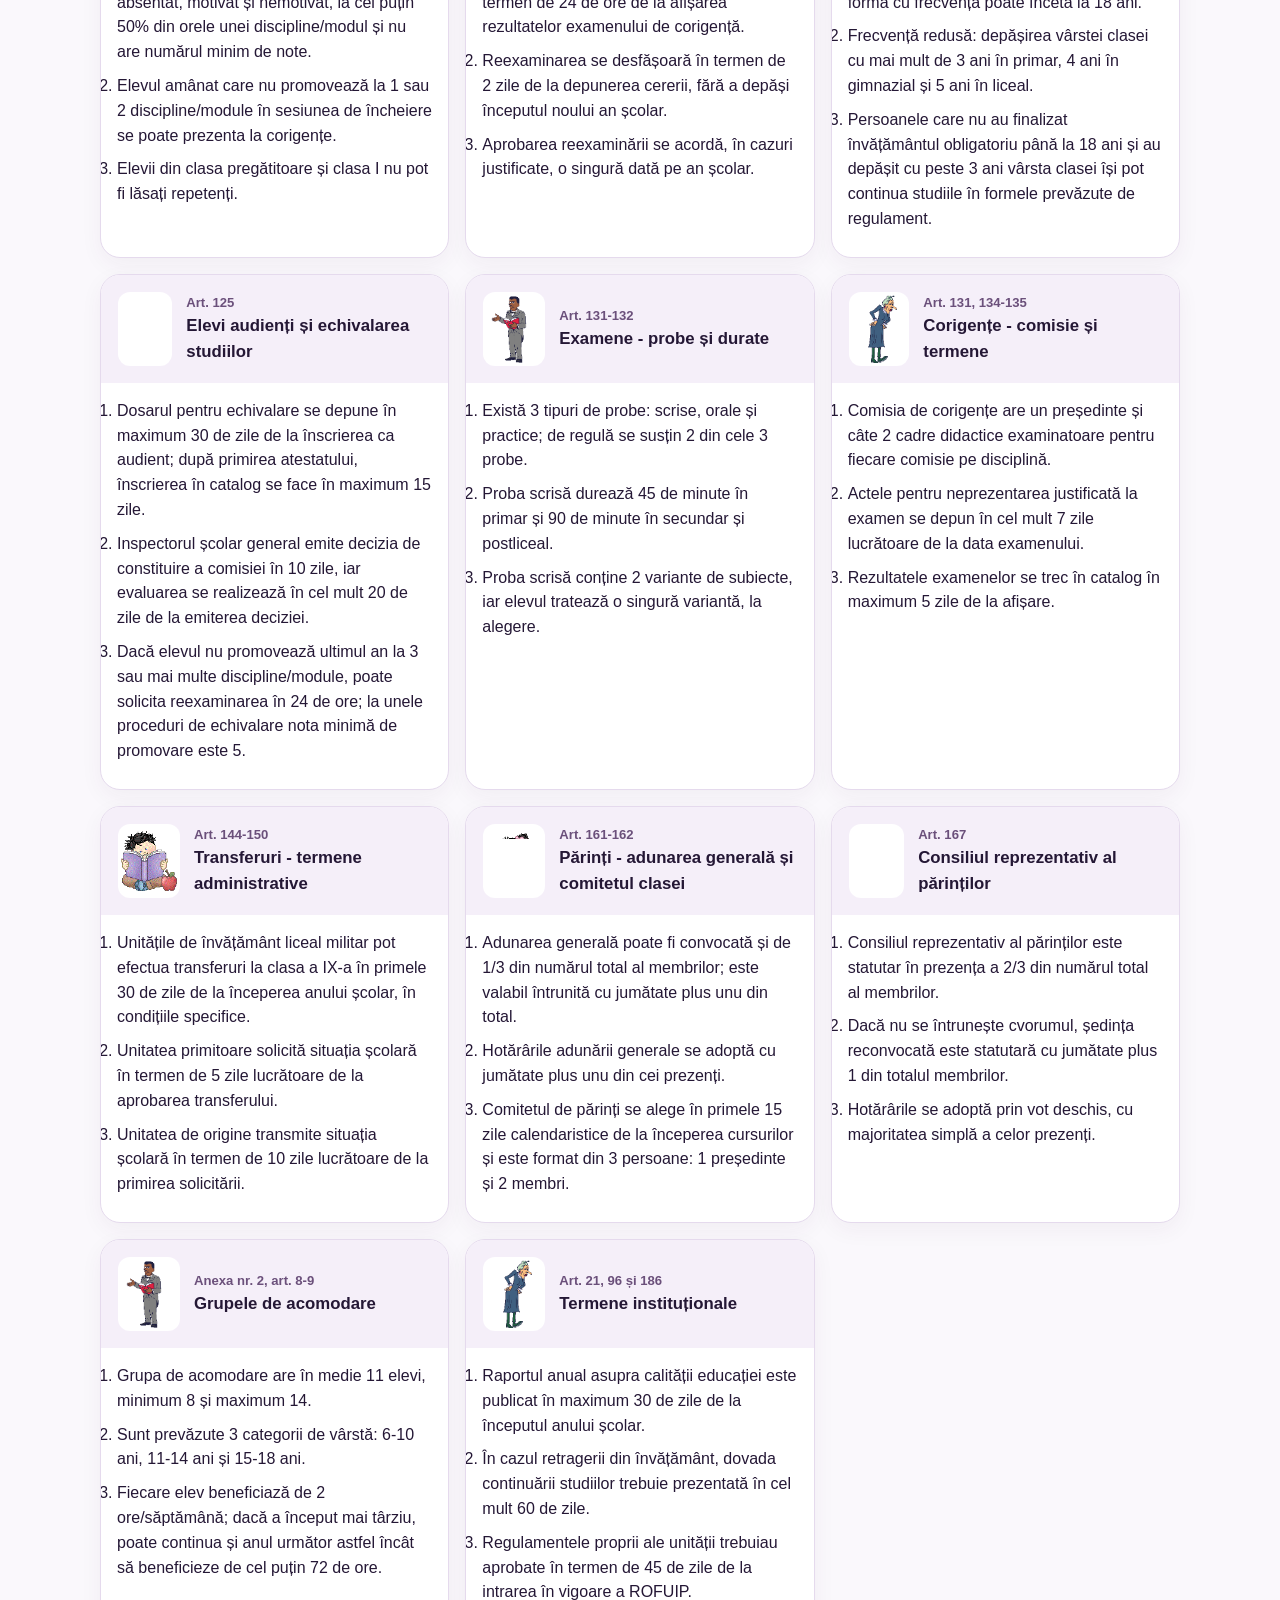
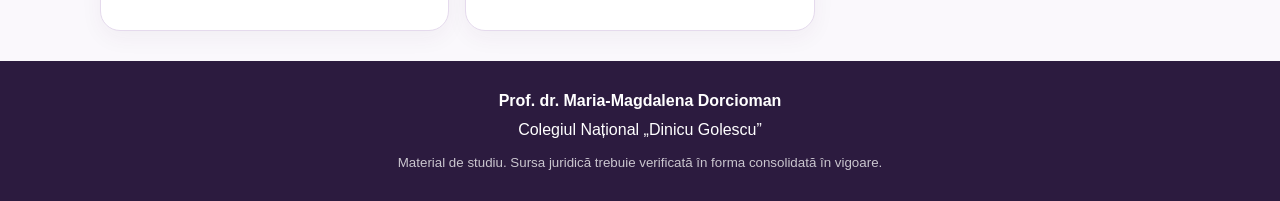
==== commit 119e3c40: "Add 245 concise ROFUIP control questions covering all 186 articles" ====
--- a/index.html
+++ b/index.html
@@ -1,6 +1,6 @@
 <!doctype html><html lang="ro"><head><meta charset="utf-8"><meta name="viewport" content="width=device-width,initial-scale=1"><meta name="theme-color" content="#3b2455"><title>ROFUIP în cifre</title><link rel="stylesheet" href="style.css?v=20261016-audio"></head><body>
 <header class="hero"><p class="eyebrow">OME nr. 5726/2024 - forma consolidată</p><h1>ROFUIP în cifre</h1><p class="subtitle">Repere numerice pentru concursul de directori</p><p class="author">Prof. dr. Maria-Magdalena Dorcioman · Colegiul Național „Dinicu Golescu”</p></header>
-<main><section class="toolbar"><button data-view="theory" class="active">Teorie</button><button data-view="quiz">Teste</button><button data-view="review">Recapitulare rapidă</button><input id="search" type="search" placeholder="Caută: 45 minute, 2/3, 60 zile..."></section><section id="app"></section></main>
+<main><section style="padding:20px;margin:20px 0;border:2px solid #3b2455;border-radius:16px;background:#fff"><h2 style="margin:0 0 10px">Grilă de control ROFUIP · toate articolele</h2><p>245 de întrebări scurte · art. 1–186 · verificare imediată sau la final · timp total și reluare.</p><a href="grila/" style="display:inline-block;padding:14px 22px;border-radius:10px;background:#3b2455;color:white;text-decoration:none;font-weight:bold">Deschide grila de control →</a></section><section class="toolbar"><button data-view="theory" class="active">Teorie</button><button data-view="quiz">Teste</button><button data-view="review">Recapitulare rapidă</button><input id="search" type="search" placeholder="Caută: 45 minute, 2/3, 60 zile..."></section><section id="app"></section></main>
 <footer><strong>Prof. dr. Maria-Magdalena Dorcioman</strong><span>Colegiul Național „Dinicu Golescu”</span><small>Material de studiu. Sursa juridică trebuie verificată în forma consolidată în vigoare.</small></footer>
 <script src="app.js?v=20261016-audio"></script></body></html>
 
